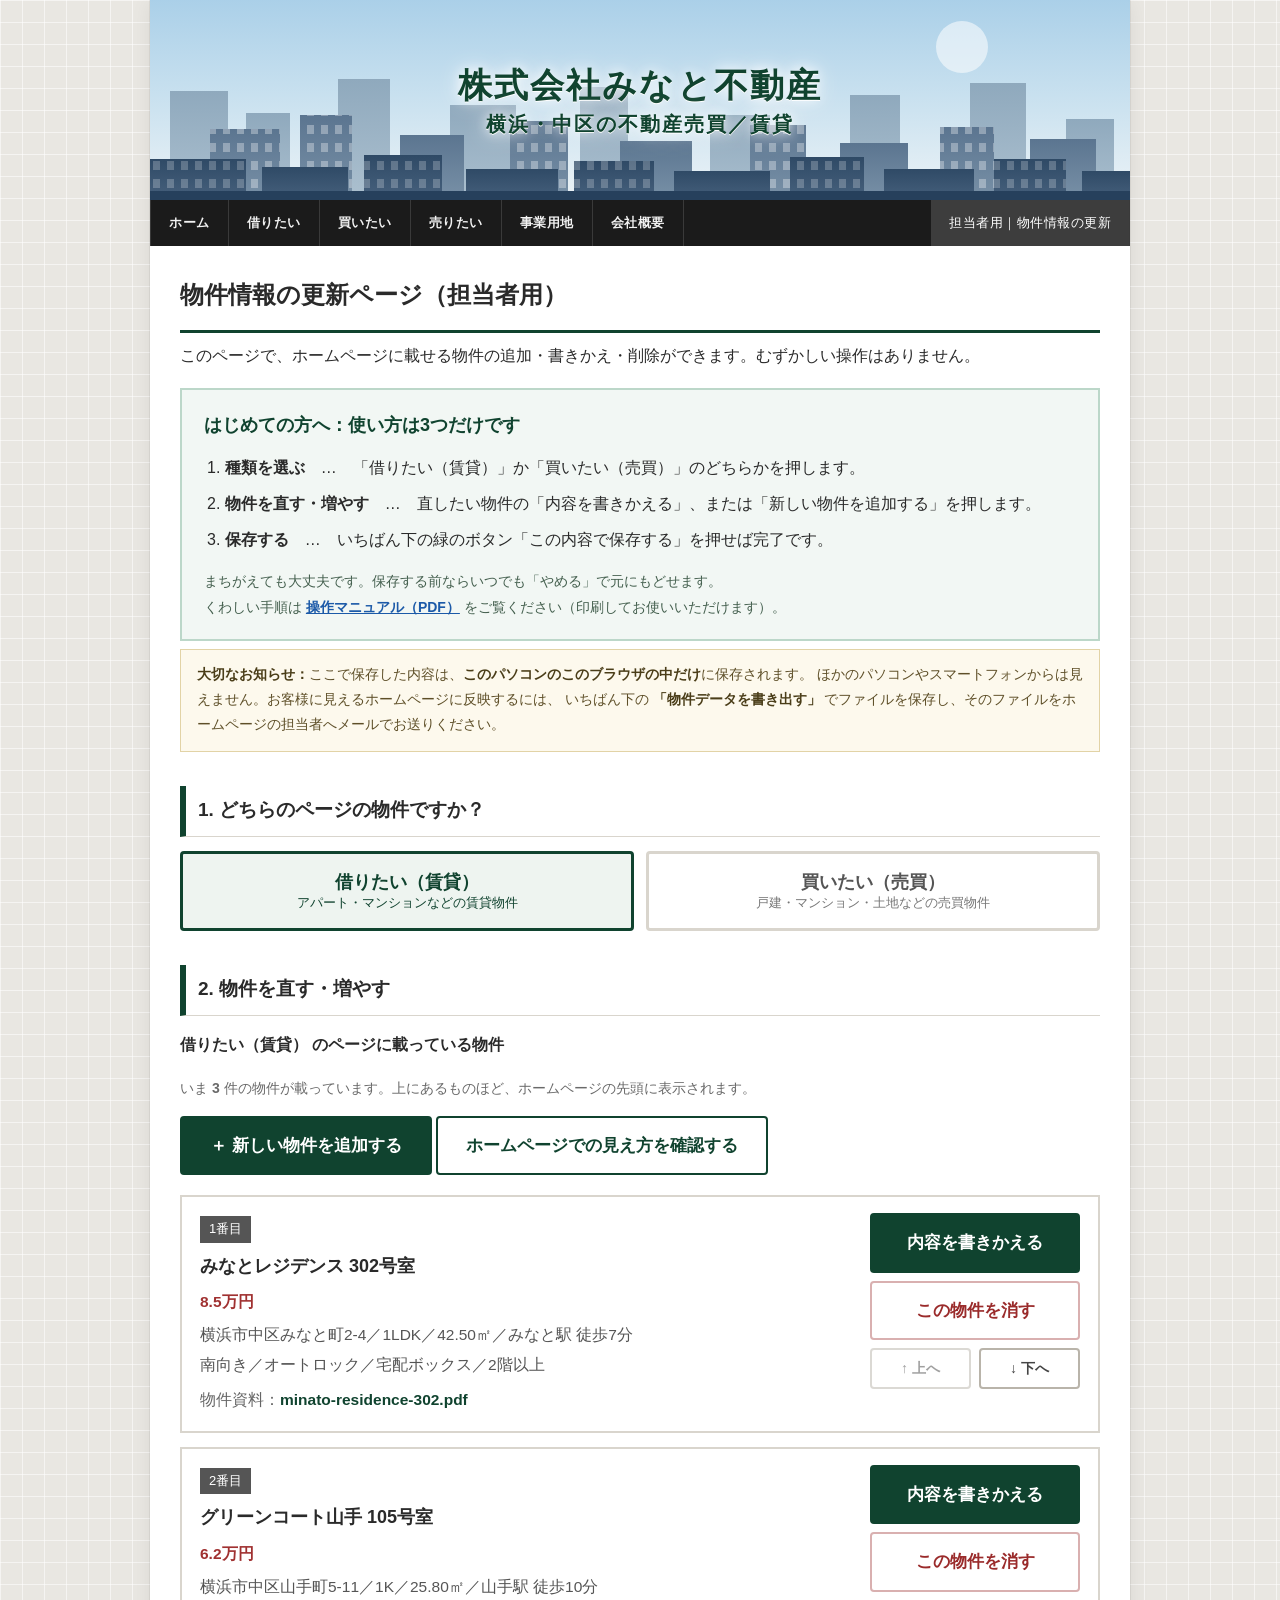
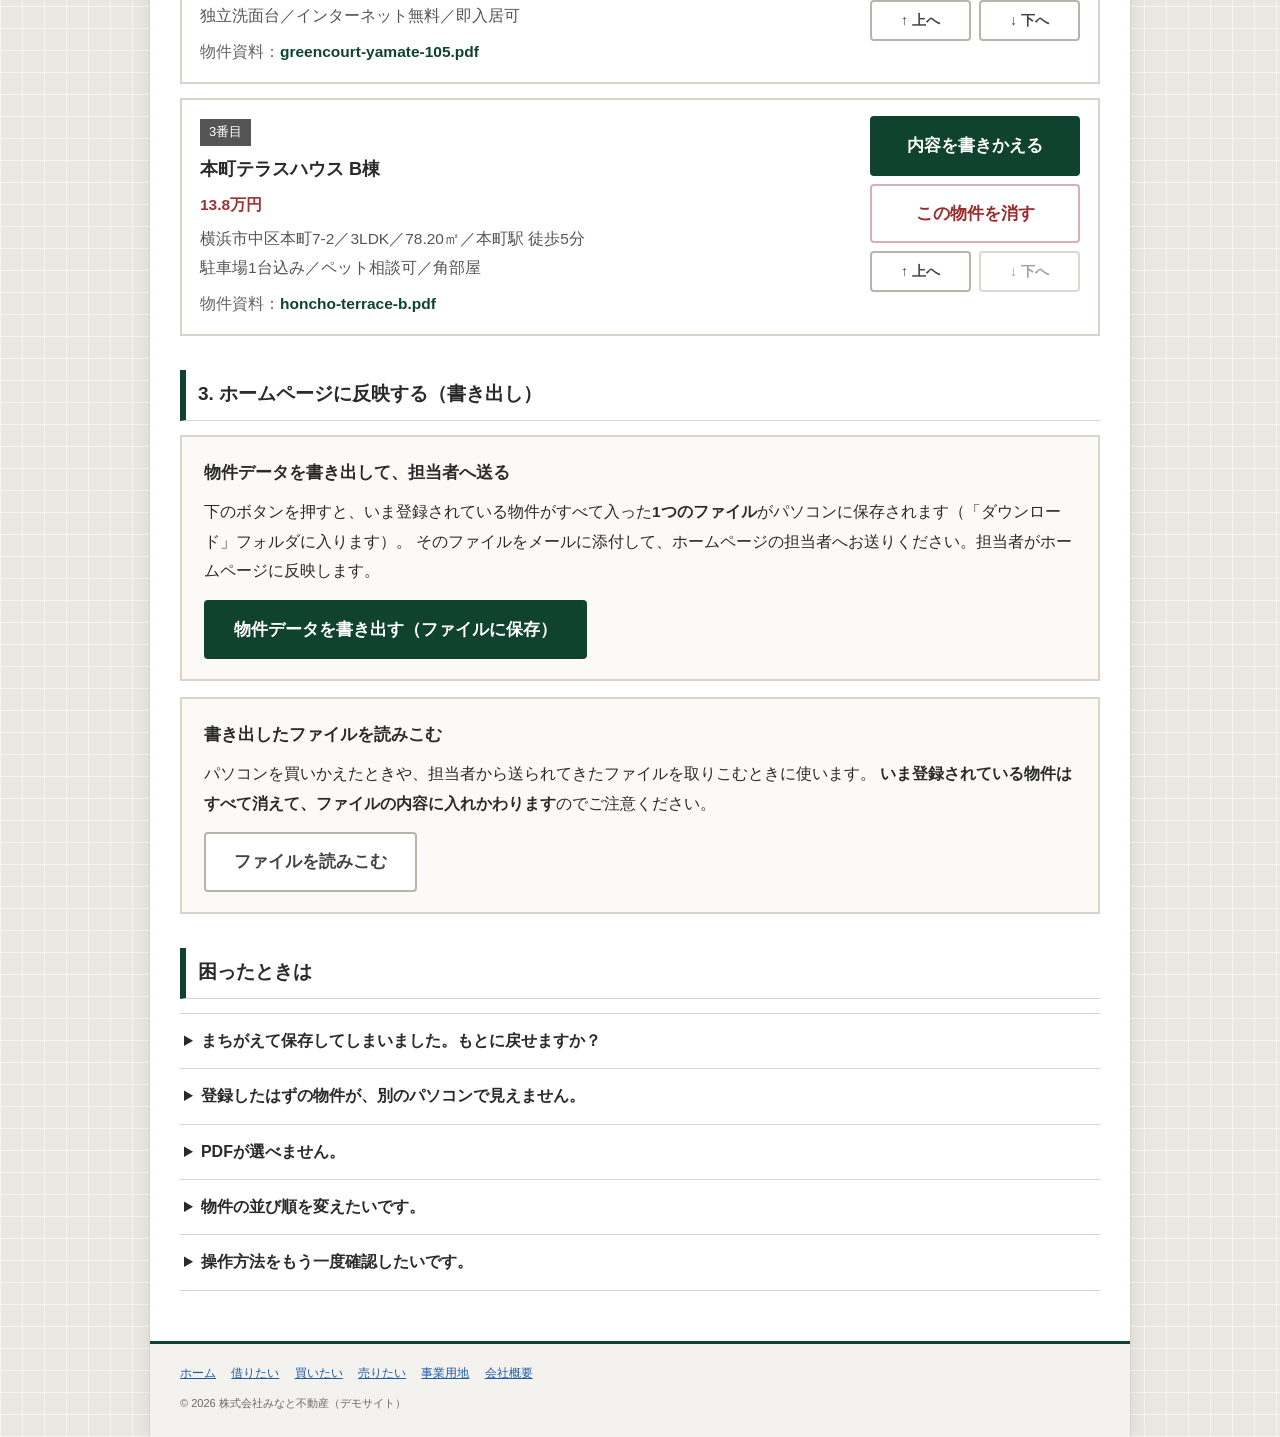
==== admin.html @ 8bb6526e "デザインを参考サイト風に刷新し、物件情報の更新機能を追加 ・固定幅・街並みバナー・黒ナビ・左サイドバー2カラム・淡いグリッド壁紙に変更 ・担当者用の「物件情報の更新ページ」(admin.html) を" ====
<!DOCTYPE html>
<html lang="ja">
<head>
<meta charset="UTF-8">
<meta name="viewport" content="width=device-width, initial-scale=1">
<title>物件情報の更新（担当者用）｜株式会社みなと不動産</title>
<meta name="description" content="担当者用の物件情報更新ページです。">
<meta name="robots" content="noindex">
<link rel="stylesheet" href="assets/css/style.css">
<link rel="stylesheet" href="assets/css/admin.css">
<link rel="icon" href="data:image/svg+xml,<svg xmlns='http://www.w3.org/2000/svg' viewBox='0 0 100 100'><text y='.9em' font-size='90'>🏠</text></svg>">
</head>
<body>
<div class="site">

  <header class="banner">
    <p class="banner__title">株式会社みなと不動産<small>横浜・中区の不動産売買／賃貸</small></p>
  </header>

  <button class="nav-toggle" type="button" aria-expanded="false">≡ メニュー</button>
  <nav class="gnav">
    <ul>
        <li><a href="index.html">ホーム</a></li>
        <li><a href="rent.html">借りたい</a></li>
        <li><a href="buy.html">買いたい</a></li>
        <li><a href="sell.html">売りたい</a></li>
        <li><a href="land.html">事業用地</a></li>
        <li><a href="company.html">会社概要</a></li>
        <li class="gnav__admin"><a href="admin.html" aria-current="page">担当者用｜物件情報の更新</a></li>
    </ul>
  </nav>

  <main class="admin">
    <h1>物件情報の更新ページ（担当者用）</h1>
    <p>このページで、ホームページに載せる物件の追加・書きかえ・削除ができます。むずかしい操作はありません。</p>

    <div class="guide">
      <h2>はじめての方へ：使い方は3つだけです</h2>
      <ol>
        <li><b>種類を選ぶ</b>　…　「借りたい（賃貸）」か「買いたい（売買）」のどちらかを押します。</li>
        <li><b>物件を直す・増やす</b>　…　直したい物件の「内容を書きかえる」、または「新しい物件を追加する」を押します。</li>
        <li><b>保存する</b>　…　いちばん下の緑のボタン「この内容で保存する」を押せば完了です。</li>
      </ol>
      <p class="guide__foot">
        まちがえても大丈夫です。保存する前ならいつでも「やめる」で元にもどせます。<br>
        くわしい手順は <a href="assets/pdf/manual.pdf" target="_blank" rel="noopener"><b>操作マニュアル（PDF）</b></a> をご覧ください（印刷してお使いいただけます）。
      </p>
    </div>

    <div class="notice" style="font-size:13.5px">
      <b>大切なお知らせ：</b>ここで保存した内容は、<b>このパソコンのこのブラウザの中だけ</b>に保存されます。
      ほかのパソコンやスマートフォンからは見えません。お客様に見えるホームページに反映するには、
      いちばん下の <b>「物件データを書き出す」</b> でファイルを保存し、そのファイルをホームページの担当者へメールでお送りください。
    </div>

    <div id="flash" class="flash" hidden></div>

    <h2>1. どちらのページの物件ですか？</h2>
    <div class="tabs">
      <button type="button" data-cat="rent" aria-pressed="true">借りたい（賃貸）<small>アパート・マンションなどの賃貸物件</small></button>
      <button type="button" data-cat="buy" aria-pressed="false">買いたい（売買）<small>戸建・マンション・土地などの売買物件</small></button>
    </div>

    <h2>2. 物件を直す・増やす</h2>
    <p id="listTitle" style="font-weight:700">借りたい（賃貸） のページに載っている物件</p>
    <p class="txt-note" style="font-size:14px">いま <b id="count">0</b> 件の物件が載っています。上にあるものほど、ホームページの先頭に表示されます。</p>

    <p style="margin:14px 0 20px">
      <button class="bigbtn" type="button" id="addBtn">＋ 新しい物件を追加する</button>
      <a class="bigbtn bigbtn--sub" id="viewLink" href="rent.html" target="_blank" rel="noopener">ホームページでの見え方を確認する</a>
    </p>

    <!-- ===== 入力フォーム ===== -->
    <section class="editor" id="editor" hidden>
      <p class="editor__title" id="editorTitle">新しい物件を追加します</p>
      <p class="editor__lead" id="editorLead">物件名だけ必ず入れてください。</p>

      <div class="errorbox" id="editorError" hidden></div>

      <form id="editorForm" novalidate>
        <div class="fields">
          <div class="f">
            <label for="i-title">物件名<span class="req">必ず入力</span></label>
            <span class="hint">例：みなとハイツ 302号室</span>
            <input type="text" id="i-title" name="title" autocomplete="off">
          </div>

          <div class="f">
            <label for="i-price">賃料・価格<span class="opt">なくてもよい</span></label>
            <span class="hint">例：8.5万円　／　3,480万円　（「円」まで入れてください）</span>
            <input type="text" id="i-price" name="price" autocomplete="off">
          </div>

          <div class="f--half">
            <div class="f">
              <label for="i-area">所在地<span class="opt">なくてもよい</span></label>
              <span class="hint">例：横浜市中区みなと町2-4</span>
              <input type="text" id="i-area" name="area" autocomplete="off">
            </div>
            <div class="f">
              <label for="i-access">交通<span class="opt">なくてもよい</span></label>
              <span class="hint">例：みなと駅 徒歩7分</span>
              <input type="text" id="i-access" name="access" autocomplete="off">
            </div>
          </div>

          <div class="f--half">
            <div class="f">
              <label for="i-layout">間取り<span class="opt">なくてもよい</span></label>
              <span class="hint">例：1LDK　／　3LDK</span>
              <input type="text" id="i-layout" name="layout" autocomplete="off">
            </div>
            <div class="f">
              <label for="i-size">面積<span class="opt">なくてもよい</span></label>
              <span class="hint">例：42.50㎡　／　土地120㎡・建物98㎡</span>
              <input type="text" id="i-size" name="size" autocomplete="off">
            </div>
          </div>

          <div class="f">
            <label for="i-note">備考（そのほか伝えたいこと）<span class="opt">なくてもよい</span></label>
            <span class="hint">例：ペット相談可／駐車場1台込み／即入居可</span>
            <textarea id="i-note" name="note" rows="2"></textarea>
          </div>

          <div class="f">
            <label>物件資料（PDF）<span class="opt">なくてもよい</span></label>
            <span class="hint">パソコンに保存してあるPDFを選ぶと、お客様が「物件資料（PDF）を見る」から見られるようになります。</span>
            <div class="filepick" id="filepick">
              <p class="filepick__now" id="fileNow">PDFはまだ登録されていません。</p>
              <p class="filepick__pick">ここをクリックしてPDFを選ぶ</p>
              <p class="filepick__hint" id="fileHint">（PDFのファイルをこの枠の中にドラッグしても選べます）</p>
              <input type="file" id="pdfFile" accept="application/pdf,.pdf" hidden>
            </div>
          </div>
        </div>

        <div class="editor__actions">
          <button class="bigbtn" type="submit">この内容で保存する</button>
          <button class="bigbtn bigbtn--gray" type="button" id="cancelBtn">やめる（保存しない）</button>
        </div>
      </form>
    </section>

    <div class="rows" id="rows"></div>

    <h2>3. ホームページに反映する（書き出し）</h2>
    <div class="panel">
      <h3>物件データを書き出して、担当者へ送る</h3>
      <p style="margin-bottom:0">
        下のボタンを押すと、いま登録されている物件がすべて入った<b>1つのファイル</b>がパソコンに保存されます（「ダウンロード」フォルダに入ります）。
        そのファイルをメールに添付して、ホームページの担当者へお送りください。担当者がホームページに反映します。
      </p>
      <div class="panel__actions">
        <button class="bigbtn" type="button" id="exportBtn">物件データを書き出す（ファイルに保存）</button>
      </div>
    </div>

    <div class="panel">
      <h3>書き出したファイルを読みこむ</h3>
      <p style="margin-bottom:0">
        パソコンを買いかえたときや、担当者から送られてきたファイルを取りこむときに使います。
        <b>いま登録されている物件はすべて消えて、ファイルの内容に入れかわります</b>のでご注意ください。
      </p>
      <div class="panel__actions">
        <button class="bigbtn bigbtn--gray" type="button" id="importBtn">ファイルを読みこむ</button>
        <input type="file" id="importFile" accept="application/json,.json" hidden>
      </div>
    </div>

    <h2>困ったときは</h2>
    <div class="faq">
      <details>
        <summary>まちがえて保存してしまいました。もとに戻せますか？</summary>
        <p>もう一度その物件の「内容を書きかえる」を押して、正しい内容に直して保存してください。消してしまった物件は元にもどせませんので、「この物件を消す」を押すときは確認の画面をよくお読みください。</p>
      </details>
      <details>
        <summary>登録したはずの物件が、別のパソコンで見えません。</summary>
        <p>この画面で登録した内容は、いまお使いのパソコン（ブラウザ）の中だけに保存されています。別のパソコンでも同じ内容にしたいときは、「物件データを書き出す」でファイルを保存し、そのパソコンで「ファイルを読みこむ」を行ってください。</p>
      </details>
      <details>
        <summary>PDFが選べません。</summary>
        <p>ファイル名のいちばん最後が「.pdf」になっているか確認してください。写真（.jpg）やワード（.docx）は登録できません。PDFの作り方が分からないときは、操作マニュアル（PDF）の最後のページをご覧ください。</p>
      </details>
      <details>
        <summary>物件の並び順を変えたいです。</summary>
        <p>各物件の「↑ 上へ」「↓ 下へ」ボタンで並び順を変えられます。上にあるものほど、お客様のページで先に表示されます。</p>
      </details>
      <details>
        <summary>操作方法をもう一度確認したいです。</summary>
        <p><a href="assets/pdf/manual.pdf" target="_blank" rel="noopener">操作マニュアル（PDF）</a>をご覧ください。印刷して手元に置いておくこともできます。</p>
      </details>
    </div>
  </main>

  <footer class="site__footer">
    <nav>
      <a href="index.html">ホーム</a>
      <a href="rent.html">借りたい</a>
      <a href="buy.html">買いたい</a>
      <a href="sell.html">売りたい</a>
      <a href="land.html">事業用地</a>
      <a href="company.html">会社概要</a>
    </nav>
    <p class="copy">&copy; <span data-year>2026</span> 株式会社みなと不動産（デモサイト）</p>
  </footer>

</div>
<script src="assets/js/site.js"></script>
<script src="assets/js/properties.js"></script>
<script src="assets/js/admin.js"></script>
</body>
</html>
---- assets/css/style.css ----
@charset "UTF-8";

/* ===== Design tokens ===== */
:root {
  --page-bg: #e9e7e2;
  --paper: #ffffff;
  --ink: #2a2a2a;
  --ink-mute: #6a6a6a;
  --line: #d9d5cd;
  --line-soft: #ece9e3;
  --green: #10432f;
  --green-light: #1c6247;
  --navbar: #1b1b1b;
  --link: #1c5aa8;
  --price: #a03131;
  --maxw: 980px;
  --font-sans: "Hiragino Kaku Gothic ProN", "Hiragino Sans", Meiryo, "Helvetica Neue", Arial, sans-serif;
  --font-serif: "Hiragino Mincho ProN", "Yu Mincho", "YuMincho", serif;
}

/* ===== Base ===== */
*, *::before, *::after { box-sizing: border-box; }
body {
  margin: 0;
  font-family: var(--font-sans);
  color: var(--ink);
  font-size: 14px;
  line-height: 1.95;
  background-color: var(--page-bg);
  /* 参考サイト風のごく淡いグリッド壁紙 */
  background-image:
    linear-gradient(rgba(255, 255, 255, .55) 1px, transparent 1px),
    linear-gradient(90deg, rgba(255, 255, 255, .55) 1px, transparent 1px);
  background-size: 22px 22px;
  -webkit-font-smoothing: antialiased;
}
img, svg { max-width: 100%; }
a { color: var(--link); }
a:hover { text-decoration: none; }
p { margin: 0 0 1em; }

/* ===== Site frame ===== */
.site {
  max-width: var(--maxw); margin-inline: auto; background: var(--paper);
  box-shadow: 0 0 0 1px rgba(0, 0, 0, .06), 0 2px 20px rgba(0, 0, 0, .07);
}

/* ===== Banner ===== */
.banner {
  position: relative; background: #cde3f0 url("../img/banner.svg") center/cover no-repeat;
  height: 200px; display: flex; align-items: center; justify-content: center; text-align: center;
}
.banner__title {
  margin: 0; font-family: var(--font-serif); color: var(--green); font-weight: 700;
  font-size: clamp(21px, 3.6vw, 34px); line-height: 1.4; letter-spacing: .06em;
  text-shadow: 0 1px 0 #fff, 0 0 12px rgba(255, 255, 255, .95), 0 0 24px rgba(255, 255, 255, .8);
}
.banner__title small { display: block; font-size: 60%; letter-spacing: .1em; }

/* ===== Global nav ===== */
.gnav { background: var(--navbar); }
.gnav ul { display: flex; flex-wrap: wrap; list-style: none; margin: 0; padding: 0; }
.gnav li { border-right: 1px solid #3a3a3a; }
.gnav li:first-child { border-left: 1px solid #3a3a3a; }
.gnav a {
  display: block; padding: 11px 18px; color: #f2f2f2; font-size: 12.5px; font-weight: 700;
  text-decoration: none; letter-spacing: .04em;
}
.gnav a:hover { background: #333; }
.gnav a[aria-current="page"] { background: #3d3d3d; color: #fff; }
.gnav__admin { margin-left: auto; }
.gnav__admin a { color: #ffd9a0; font-weight: 400; }

.nav-toggle { display: none; width: 100%; border: 0; background: var(--navbar); color: #fff; padding: 12px; font-size: 13px; cursor: pointer; }
@media (max-width: 780px) {
  .nav-toggle { display: block; text-align: left; font-weight: 700; }
  .gnav ul { display: none; flex-direction: column; }
  .gnav ul.is-open { display: flex; }
  .gnav li, .gnav li:first-child { border: 0; border-top: 1px solid #3a3a3a; }
  .gnav__admin { margin-left: 0; }
}

/* ===== Body layout（左サイドバー＋メイン） ===== */
.layout { display: flex; align-items: stretch; }
.sidebar {
  width: 240px; flex: none; padding: 30px 24px 40px;
  border-right: 1px dotted #c9c5bd; font-size: 13px;
}
.main { flex: 1; min-width: 0; padding: 30px 30px 46px; }
@media (max-width: 780px) {
  .layout { display: block; }
  .sidebar { width: auto; border-right: 0; border-bottom: 1px dotted #c9c5bd; }
  .main { padding: 24px 20px 36px; }
}

.sidebar__name { font-size: 16px; font-weight: 700; line-height: 1.6; margin: 0 0 18px; }
.sidebar h2 {
  font-size: 13px; color: var(--ink-mute); font-family: var(--font-sans); font-weight: 400;
  margin: 22px 0 6px; letter-spacing: .04em;
}
.sidebar__hours { margin: 0 0 4px; padding-left: 6px; }
.sidebar__tel { font-weight: 700; font-size: 14.5px; line-height: 1.7; }
.sidebar__note { color: var(--ink-mute); font-size: 11.5px; line-height: 1.8; margin-top: 24px; }
.sidebar__pdf { margin-top: 22px; }

/* ===== Headings ===== */
.main h1 {
  font-size: 19px; font-weight: 700; margin: 0 0 18px; padding-bottom: 10px;
  border-bottom: 2px solid var(--green); letter-spacing: .04em; font-family: var(--font-sans);
}
.main h2 {
  font-size: 16px; font-weight: 700; margin: 34px 0 12px; padding: 0 0 8px 11px;
  border-left: 5px solid var(--green); border-bottom: 1px solid var(--line);
  letter-spacing: .04em; font-family: var(--font-sans); line-height: 1.5;
}
.main h3 { font-size: 14.5px; font-weight: 700; margin: 20px 0 6px; font-family: var(--font-sans); }
.lead { font-weight: 700; font-size: 15px; margin-bottom: 14px; }

/* ===== Basic parts ===== */
.txt-note { font-size: 12px; color: var(--ink-mute); }
.hr { border: 0; border-top: 1px solid var(--line); margin: 30px 0; }

.linklist { list-style: none; margin: 0; padding: 0; }
.linklist li { border-bottom: 1px dotted var(--line); }
.linklist a { display: block; padding: 9px 4px 9px 16px; position: relative; text-decoration: none; }
.linklist a::before { content: "▶"; position: absolute; left: 0; font-size: 9px; color: var(--green); top: 11px; }
.linklist a:hover { background: #f6f5f2; text-decoration: underline; }
.linklist span { color: var(--ink-mute); font-size: 12px; }

.table { width: 100%; border-collapse: collapse; font-size: 13.5px; }
.table th, .table td { border: 1px solid var(--line); padding: 10px 13px; text-align: left; vertical-align: top; }
.table th { background: #f4f2ee; width: 190px; font-weight: 700; }
@media (max-width: 640px) {
  .table, .table tbody, .table tr, .table th, .table td { display: block; width: auto; }
  .table th { border-bottom: 0; }
}

.steps { counter-reset: step; list-style: none; margin: 0; padding: 0; }
.steps li {
  counter-increment: step; border-bottom: 1px dotted var(--line);
  padding: 12px 0 12px 52px; position: relative; font-size: 13.5px;
}
.steps li::before {
  content: "STEP" counter(step); position: absolute; left: 0; top: 14px;
  font-size: 10px; color: #fff; background: var(--green); padding: 2px 6px; letter-spacing: .04em;
}
.steps b { display: block; }

.box {
  border: 1px solid var(--line); background: #fbfaf7; padding: 16px 18px; margin: 0 0 18px;
}
.box h3 { margin-top: 0; }
.box p:last-child { margin-bottom: 0; }

.notice {
  border: 1px solid #e2d3a6; background: #fdf9ed; padding: 13px 16px; font-size: 12.5px;
  color: #5e4f28; margin: 0 0 20px; line-height: 1.85;
}
.notice b { color: #4a3d18; }

.btn {
  display: inline-block; padding: 9px 20px; background: var(--green); color: #fff; border: 1px solid var(--green);
  font-size: 13.5px; text-decoration: none; cursor: pointer; font-family: inherit; border-radius: 2px;
}
.btn:hover { background: var(--green-light); color: #fff; text-decoration: none; }
.btn--ghost { background: #fff; color: var(--green); }
.btn--ghost:hover { background: #eef3f0; color: var(--green); }
.btn--sm { padding: 5px 13px; font-size: 12px; }

/* ===== 物件カード（閲覧用） ===== */
.filters { margin-bottom: 16px; display: flex; gap: 10px; flex-wrap: wrap; align-items: center; }
.filters input {
  font: inherit; font-size: 13.5px; padding: 8px 11px; border: 1px solid var(--line);
  border-radius: 2px; min-width: 260px;
}
.plist { display: grid; grid-template-columns: repeat(2, 1fr); gap: 16px; }
@media (max-width: 700px) { .plist { grid-template-columns: 1fr; } }

.pcard { border: 1px solid var(--line); background: #fff; display: flex; flex-direction: column; }
.pcard__top { padding: 14px 16px 12px; flex: 1; }
.pcard__tag {
  display: inline-block; font-size: 10.5px; padding: 2px 8px; background: var(--green); color: #fff;
  margin-bottom: 8px; letter-spacing: .05em;
}
.pcard__tag--user { background: #8a6d2f; }
.pcard h3 { margin: 0 0 6px; font-size: 15px; }
.pcard__price { color: var(--price); font-size: 17px; font-weight: 700; margin: 0 0 8px; line-height: 1.4; }
.pcard dl { display: grid; grid-template-columns: 66px 1fr; gap: 2px 8px; margin: 0; font-size: 12.5px; line-height: 1.7; }
.pcard dt { color: var(--ink-mute); }
.pcard dd { margin: 0; }
.pcard__note { margin: 9px 0 0; font-size: 12px; color: var(--ink-mute); }
.pcard__foot {
  border-top: 1px solid var(--line-soft); background: #faf9f6; padding: 9px 16px;
  display: flex; align-items: center; justify-content: space-between; gap: 10px;
}
.pcard__file { font-size: 11.5px; color: var(--ink-mute); overflow: hidden; text-overflow: ellipsis; white-space: nowrap; }
.empty { border: 1px dashed var(--line); padding: 30px; text-align: center; color: var(--ink-mute); font-size: 13px; }

/* ===== Footer ===== */
.site__footer {
  border-top: 3px solid var(--green); background: #f4f2ee; padding: 18px 30px 22px; font-size: 12px;
}
.site__footer nav { margin-bottom: 8px; }
.site__footer nav a { margin-right: 12px; }
.site__footer .copy { color: var(--ink-mute); font-size: 11px; margin: 0; }
---- assets/css/admin.css ----
@charset "UTF-8";

/* ============================================================
   担当者用「物件情報の更新ページ」専用スタイル
   パソコンに不慣れな方でも迷わないよう、文字・ボタンを大きくしています。
   ============================================================ */

.admin { font-size: 16px; line-height: 1.9; padding: 26px 30px 50px; }
@media (max-width: 780px) { .admin { padding: 20px 16px 40px; } }

.admin h1 {
  font-size: 24px; border-bottom: 3px solid var(--green); padding-bottom: 12px; margin: 0 0 8px;
}
.admin h2 {
  font-size: 19px; margin: 34px 0 14px; padding: 6px 0 8px 12px;
  border-left: 6px solid var(--green); border-bottom: 1px solid var(--line);
}
.admin h3 { font-size: 16px; margin: 0 0 8px; }
.admin p { font-size: 15.5px; }

/* ---- 使い方ガイド ---- */
.guide { background: #f2f7f4; border: 2px solid #bcd7c9; padding: 18px 22px; margin: 18px 0 8px; }
.guide h2 { margin: 0 0 10px; border: 0; padding: 0; font-size: 18px; color: var(--green); }
.guide ol { margin: 0; padding-left: 1.3em; }
.guide li { margin-bottom: 6px; }
.guide .guide__foot { margin: 12px 0 0; font-size: 14px; color: #45604f; }

.steps-flow { display: flex; gap: 10px; margin: 16px 0 6px; flex-wrap: wrap; }
.steps-flow div {
  flex: 1 1 200px; background: #fff; border: 2px solid var(--line); padding: 12px 14px; font-size: 14.5px;
}
.steps-flow b { display: block; color: var(--green); font-size: 15px; margin-bottom: 2px; }

/* ---- 大きなボタン ---- */
.bigbtn {
  display: inline-block; padding: 15px 28px; font-size: 17px; font-weight: 700; font-family: inherit;
  background: var(--green); color: #fff; border: 2px solid var(--green); border-radius: 4px;
  cursor: pointer; text-decoration: none; line-height: 1.5;
}
.bigbtn:hover { background: var(--green-light); color: #fff; text-decoration: none; }
.bigbtn--sub { background: #fff; color: var(--green); }
.bigbtn--sub:hover { background: #eaf2ee; color: var(--green); }
.bigbtn--gray { background: #fff; color: #444; border-color: #b9b4aa; }
.bigbtn--gray:hover { background: #f2f0ec; color: #444; }
.bigbtn--danger { background: #fff; color: #9a2b2b; border-color: #d9b0b0; }
.bigbtn--danger:hover { background: #fbf0f0; color: #9a2b2b; }
.bigbtn[disabled] { opacity: .5; cursor: not-allowed; }

/* ---- 種類の切り替え ---- */
.tabs { display: flex; gap: 12px; margin: 6px 0 20px; flex-wrap: wrap; }
.tabs button {
  flex: 1 1 220px; padding: 16px; font-size: 18px; font-weight: 700; font-family: inherit;
  background: #fff; color: #555; border: 3px solid var(--line); border-radius: 4px; cursor: pointer;
}
.tabs button small { display: block; font-size: 13px; font-weight: 400; color: #777; }
.tabs button[aria-pressed="true"] { border-color: var(--green); background: #eef4f0; color: var(--green); }
.tabs button[aria-pressed="true"] small { color: var(--green); }

/* ---- 物件の一覧 ---- */
.rows { display: grid; gap: 14px; }
.row {
  border: 2px solid var(--line); background: #fff; padding: 16px 18px;
  display: grid; grid-template-columns: 1fr auto; gap: 14px; align-items: start;
}
@media (max-width: 700px) { .row { grid-template-columns: 1fr; } }
.row--editing { border-color: var(--green); background: #f5faf7; }
.row__no {
  display: inline-block; background: #555; color: #fff; font-size: 13px; padding: 1px 9px; margin-bottom: 6px;
}
.row h3 { font-size: 18px; margin: 0 0 4px; }
.row__price { color: var(--price); font-weight: 700; font-size: 17px; margin: 0 0 4px; }
.row__meta { font-size: 14px; color: #555; margin: 0; }
.row__pdf { font-size: 13.5px; color: #666; margin: 6px 0 0; }
.row__pdf b { color: var(--green); }
.row__actions { display: grid; gap: 8px; min-width: 210px; }
.row__actions button { width: 100%; }
.row__sort { display: flex; gap: 8px; }
.row__sort button { flex: 1; padding: 8px; font-size: 14px; }

/* ---- 入力フォーム ---- */
.editor { border: 3px solid var(--green); background: #fff; padding: 22px 24px 26px; margin: 22px 0; }
.editor[hidden] { display: none; }
.editor__title { font-size: 20px; font-weight: 700; color: var(--green); margin: 0 0 4px; }
.editor__lead { font-size: 14.5px; color: #555; margin: 0 0 18px; }

.fields { display: grid; gap: 18px; }
.f { display: grid; gap: 6px; }
.f label { font-size: 16px; font-weight: 700; }
.f .req { color: #fff; background: #a03131; font-size: 12px; padding: 1px 7px; margin-left: 6px; vertical-align: 2px; }
.f .opt { color: #555; background: #eceae4; font-size: 12px; padding: 1px 7px; margin-left: 6px; vertical-align: 2px; }
.f .hint { font-size: 13.5px; color: #666; }
.f input[type="text"], .f textarea {
  font: inherit; font-size: 17px; padding: 12px 14px; border: 2px solid #b9b4aa; border-radius: 3px;
  width: 100%; background: #fffef9;
}
.f input[type="text"]:focus, .f textarea:focus { border-color: var(--green); outline: 3px solid #cfe3d8; }
.f--half { display: grid; grid-template-columns: 1fr 1fr; gap: 18px; }
@media (max-width: 700px) { .f--half { grid-template-columns: 1fr; } }

.filepick { border: 3px dashed #b9b4aa; background: #fbfaf6; padding: 20px; text-align: center; cursor: pointer; }
.filepick:hover, .filepick.is-drag { border-color: var(--green); background: #eef4f0; }
.filepick__now { font-size: 14.5px; color: #444; margin: 0 0 10px; }
.filepick__now b { color: var(--green); }
.filepick__pick { font-size: 17px; font-weight: 700; color: var(--green); margin: 0; }
.filepick__hint { font-size: 13.5px; color: #666; margin: 6px 0 0; }

.editor__actions { display: flex; gap: 14px; margin-top: 24px; flex-wrap: wrap; align-items: center; }

/* ---- メッセージ ---- */
.flash { font-size: 17px; font-weight: 700; padding: 16px 20px; margin: 18px 0; border: 2px solid; }
.flash[hidden] { display: none; }
.flash--ok { background: #eef7f1; border-color: #6aa886; color: #1d5c3c; }
.flash--ng { background: #fdf0f0; border-color: #d09a9a; color: #8f2626; }
.flash a { margin-left: 10px; }
.flash .flash__sub { display: block; font-size: 14.5px; font-weight: 400; margin-top: 6px; }

.errorbox { background: #fdf0f0; border: 2px solid #d09a9a; color: #8f2626; padding: 14px 18px; margin: 0 0 16px; font-size: 15.5px; }
.errorbox[hidden] { display: none; }
.errorbox b { display: block; font-size: 16px; }

/* ---- 書き出し／読み込み ---- */
.panel { border: 2px solid var(--line); background: #fbfaf7; padding: 20px 22px; margin-bottom: 16px; }
.panel h3 { font-size: 17px; }
.panel__actions { margin-top: 14px; display: flex; gap: 12px; flex-wrap: wrap; align-items: center; }

.faq { border-top: 1px solid var(--line); }
.faq details { border-bottom: 1px solid var(--line); padding: 12px 4px; }
.faq summary { font-size: 16px; font-weight: 700; cursor: pointer; }
.faq p { margin: 10px 0 4px; font-size: 15px; }
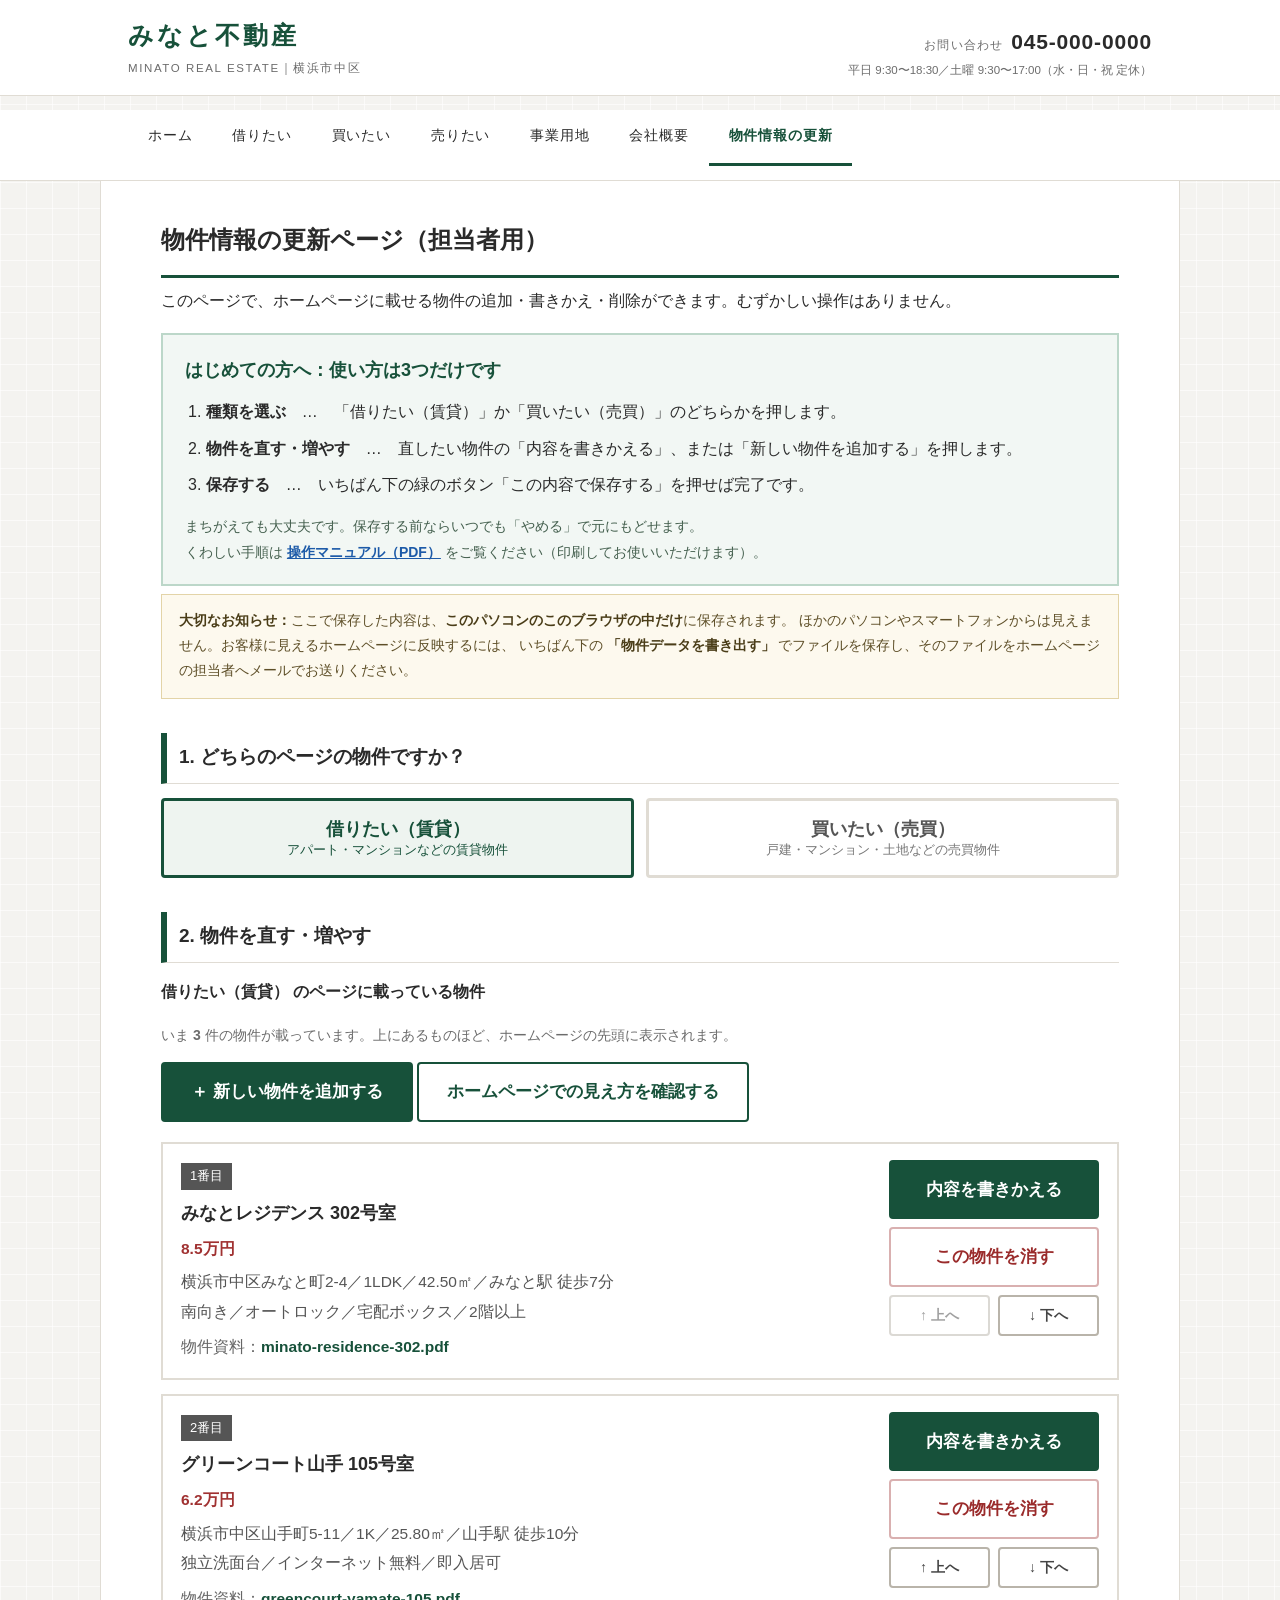
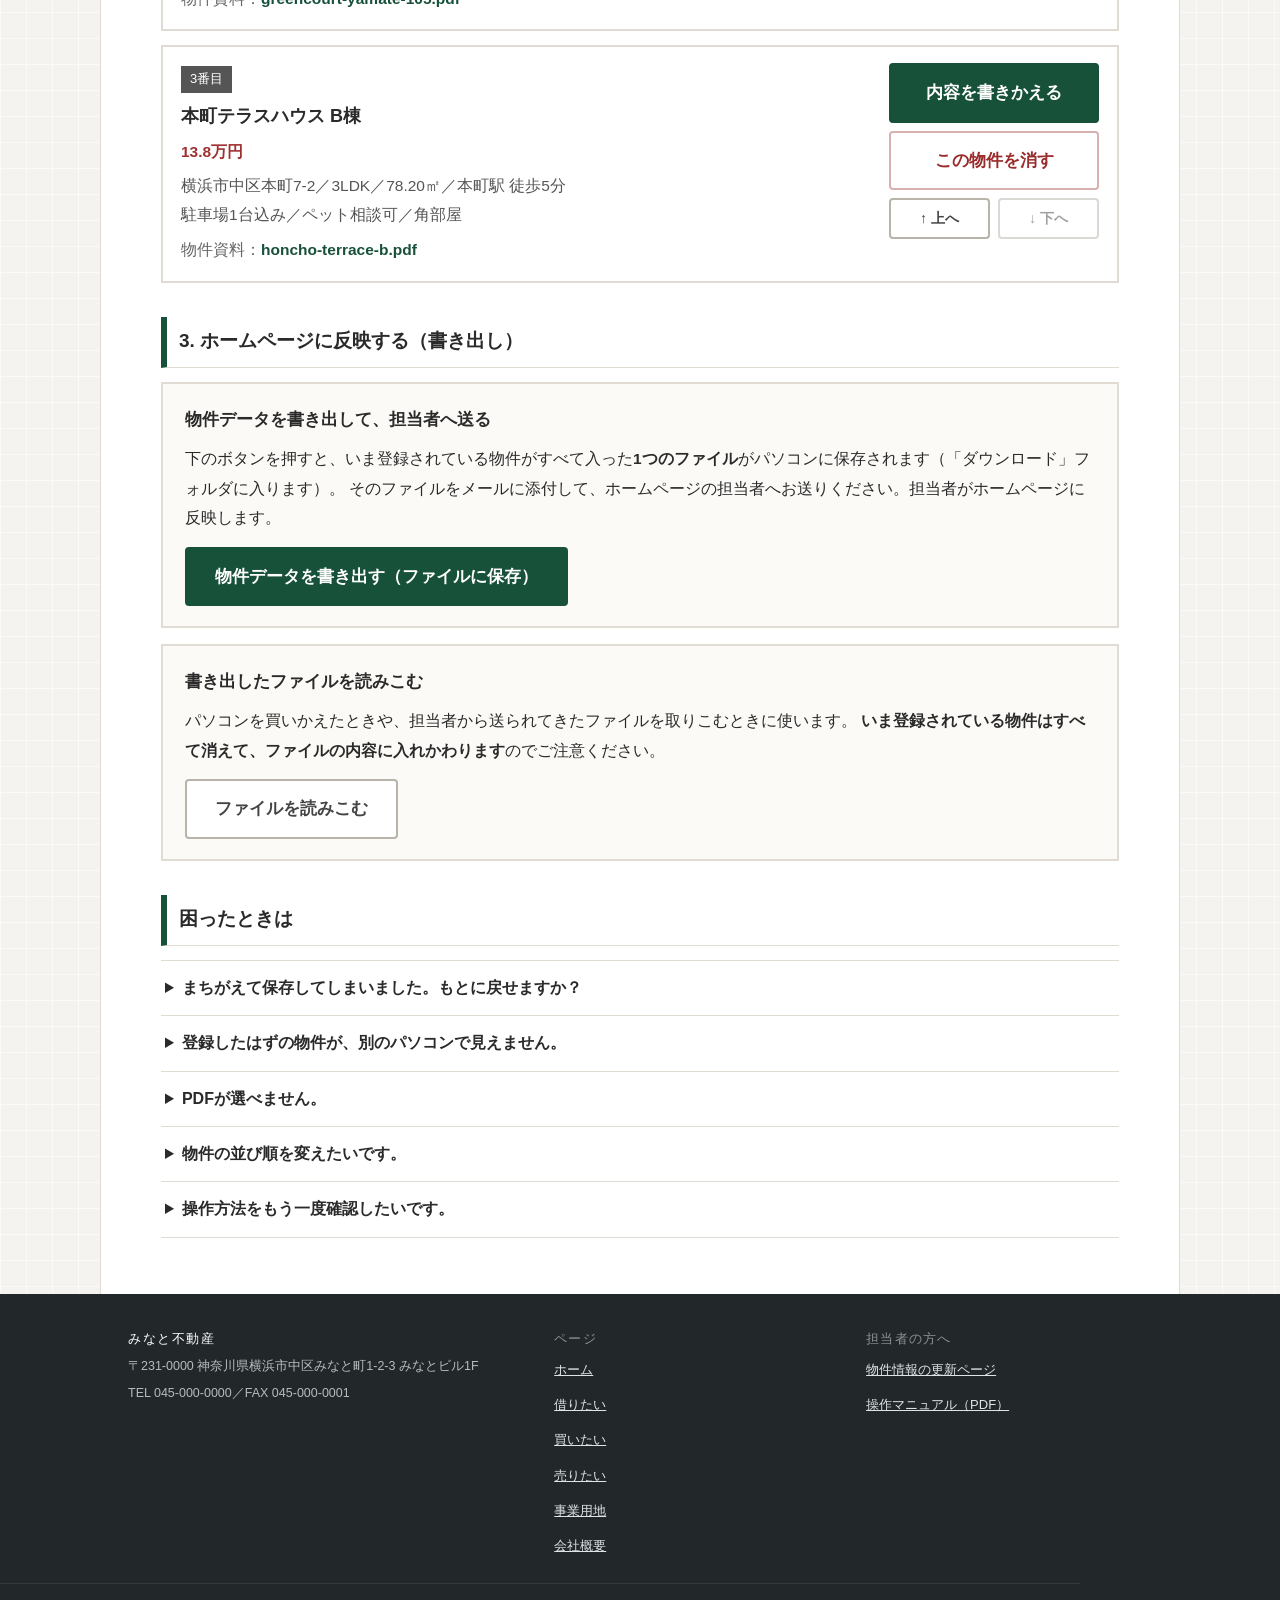
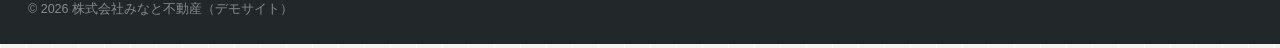
==== commit 5d7683d3: "デザインを整理し、参考サイト寄りの装飾を弱める 黒帯ナビ・写真調バナー・左サイドバーの2カラム枠をやめ、白基調ヘッダー＋ 下線ナビ＋1カラムの構成に変更。営業時間や連絡先はヘッダーとフッターに集約し、" ====
--- a/admin.html
+++ b/admin.html
@@ -11,24 +11,32 @@
 <link rel="icon" href="data:image/svg+xml,<svg xmlns='http://www.w3.org/2000/svg' viewBox='0 0 100 100'><text y='.9em' font-size='90'>🏠</text></svg>">
 </head>
 <body>
-<div class="site">
-
-  <header class="banner">
-    <p class="banner__title">株式会社みなと不動産<small>横浜・中区の不動産売買／賃貸</small></p>
-  </header>
-
-  <button class="nav-toggle" type="button" aria-expanded="false">≡ メニュー</button>
-  <nav class="gnav">
-    <ul>
-        <li><a href="index.html">ホーム</a></li>
-        <li><a href="rent.html">借りたい</a></li>
-        <li><a href="buy.html">買いたい</a></li>
-        <li><a href="sell.html">売りたい</a></li>
-        <li><a href="land.html">事業用地</a></li>
-        <li><a href="company.html">会社概要</a></li>
-        <li class="gnav__admin"><a href="admin.html" aria-current="page">担当者用｜物件情報の更新</a></li>
-    </ul>
-  </nav>
+
+<header class="site__head">
+  <div class="head__inner">
+    <a class="brand" href="index.html">
+      <span class="brand__name">みなと不動産</span>
+      <span class="brand__desc">MINATO REAL ESTATE｜横浜市中区</span>
+    </a>
+    <div class="head__info">
+      <p class="head__tel"><span>お問い合わせ</span>045-000-0000</p>
+      <p class="head__hours">平日 9:30〜18:30／土曜 9:30〜17:00（水・日・祝 定休）</p>
+    </div>
+  </div>
+</header>
+
+<button class="nav-toggle" type="button" aria-expanded="false">≡ メニュー</button>
+<nav class="gnav">
+  <ul>
+      <li><a href="index.html">ホーム</a></li>
+      <li><a href="rent.html">借りたい</a></li>
+      <li><a href="buy.html">買いたい</a></li>
+      <li><a href="sell.html">売りたい</a></li>
+      <li><a href="land.html">事業用地</a></li>
+      <li><a href="company.html">会社概要</a></li>
+      <li><a href="admin.html" aria-current="page">物件情報の更新</a></li>
+  </ul>
+</nav>
 
   <main class="admin">
     <h1>物件情報の更新ページ（担当者用）</h1>
@@ -193,19 +201,36 @@
     </div>
   </main>
 
-  <footer class="site__footer">
-    <nav>
-      <a href="index.html">ホーム</a>
-      <a href="rent.html">借りたい</a>
-      <a href="buy.html">買いたい</a>
-      <a href="sell.html">売りたい</a>
-      <a href="land.html">事業用地</a>
-      <a href="company.html">会社概要</a>
-    </nav>
-    <p class="copy">&copy; <span data-year>2026</span> 株式会社みなと不動産（デモサイト）</p>
-  </footer>
-
-</div>
+
+<footer class="site__footer">
+  <div class="footer__inner">
+    <div>
+      <p class="footer__brand">みなと不動産</p>
+      <p>〒231-0000 神奈川県横浜市中区みなと町1-2-3 みなとビル1F</p>
+      <p>TEL 045-000-0000／FAX 045-000-0001</p>
+    </div>
+    <div>
+      <p class="footer__head">ページ</p>
+      <ul class="footer__nav">
+        <li><a href="index.html">ホーム</a></li>
+        <li><a href="rent.html">借りたい</a></li>
+        <li><a href="buy.html">買いたい</a></li>
+        <li><a href="sell.html">売りたい</a></li>
+        <li><a href="land.html">事業用地</a></li>
+        <li><a href="company.html">会社概要</a></li>
+      </ul>
+    </div>
+    <div>
+      <p class="footer__head">担当者の方へ</p>
+      <ul class="footer__nav">
+        <li><a href="admin.html">物件情報の更新ページ</a></li>
+        <li><a href="assets/pdf/manual.pdf" target="_blank" rel="noopener">操作マニュアル（PDF）</a></li>
+      </ul>
+    </div>
+  </div>
+  <p class="footer__copy">&copy; <span data-year>2026</span> 株式会社みなと不動産（デモサイト）</p>
+</footer>
+
 <script src="assets/js/site.js"></script>
 <script src="assets/js/properties.js"></script>
 <script src="assets/js/admin.js"></script>
--- a/assets/css/style.css
+++ b/assets/css/style.css
@@ -2,18 +2,17 @@
 
 /* ===== Design tokens ===== */
 :root {
-  --page-bg: #e9e7e2;
+  --page-bg: #f4f3f0;
   --paper: #ffffff;
   --ink: #2a2a2a;
-  --ink-mute: #6a6a6a;
-  --line: #d9d5cd;
-  --line-soft: #ece9e3;
-  --green: #10432f;
-  --green-light: #1c6247;
-  --navbar: #1b1b1b;
+  --ink-mute: #6c6c6c;
+  --line: #e0dcd4;
+  --line-soft: #efece7;
+  --green: #17513a;
+  --green-light: #226b4d;
   --link: #1c5aa8;
   --price: #a03131;
-  --maxw: 980px;
+  --maxw: 1080px;
   --font-sans: "Hiragino Kaku Gothic ProN", "Hiragino Sans", Meiryo, "Helvetica Neue", Arial, sans-serif;
   --font-serif: "Hiragino Mincho ProN", "Yu Mincho", "YuMincho", serif;
 }
@@ -24,14 +23,14 @@
   margin: 0;
   font-family: var(--font-sans);
   color: var(--ink);
-  font-size: 14px;
+  font-size: 14.5px;
   line-height: 1.95;
   background-color: var(--page-bg);
-  /* 参考サイト風のごく淡いグリッド壁紙 */
+  /* シンプルな壁紙：ごく淡いグリッド */
   background-image:
-    linear-gradient(rgba(255, 255, 255, .55) 1px, transparent 1px),
-    linear-gradient(90deg, rgba(255, 255, 255, .55) 1px, transparent 1px);
-  background-size: 22px 22px;
+    linear-gradient(rgba(255, 255, 255, .6) 1px, transparent 1px),
+    linear-gradient(90deg, rgba(255, 255, 255, .6) 1px, transparent 1px);
+  background-size: 26px 26px;
   -webkit-font-smoothing: antialiased;
 }
 img, svg { max-width: 100%; }
@@ -39,167 +38,206 @@
 a:hover { text-decoration: none; }
 p { margin: 0 0 1em; }
 
-/* ===== Site frame ===== */
-.site {
-  max-width: var(--maxw); margin-inline: auto; background: var(--paper);
-  box-shadow: 0 0 0 1px rgba(0, 0, 0, .06), 0 2px 20px rgba(0, 0, 0, .07);
-}
-
-/* ===== Banner ===== */
-.banner {
-  position: relative; background: #cde3f0 url("../img/banner.svg") center/cover no-repeat;
-  height: 200px; display: flex; align-items: center; justify-content: center; text-align: center;
-}
-.banner__title {
-  margin: 0; font-family: var(--font-serif); color: var(--green); font-weight: 700;
-  font-size: clamp(21px, 3.6vw, 34px); line-height: 1.4; letter-spacing: .06em;
-  text-shadow: 0 1px 0 #fff, 0 0 12px rgba(255, 255, 255, .95), 0 0 24px rgba(255, 255, 255, .8);
-}
-.banner__title small { display: block; font-size: 60%; letter-spacing: .1em; }
-
-/* ===== Global nav ===== */
-.gnav { background: var(--navbar); }
-.gnav ul { display: flex; flex-wrap: wrap; list-style: none; margin: 0; padding: 0; }
-.gnav li { border-right: 1px solid #3a3a3a; }
-.gnav li:first-child { border-left: 1px solid #3a3a3a; }
+.wrap { max-width: var(--maxw); margin-inline: auto; padding-inline: 28px; }
+@media (max-width: 700px) { .wrap { padding-inline: 18px; } }
+
+/* ===== Header ===== */
+.site__head { background: var(--paper); border-bottom: 1px solid var(--line); }
+.head__inner {
+  max-width: var(--maxw); margin-inline: auto; padding: 20px 28px 16px;
+  display: flex; align-items: flex-end; justify-content: space-between; gap: 20px; flex-wrap: wrap;
+}
+.brand { text-decoration: none; color: inherit; display: block; }
+.brand__name {
+  display: block; font-family: var(--font-serif); font-size: 25px; font-weight: 600;
+  color: var(--green); letter-spacing: .12em; line-height: 1.3;
+}
+.brand__desc { display: block; font-size: 11.5px; color: var(--ink-mute); letter-spacing: .14em; margin-top: 4px; }
+.head__info { text-align: right; line-height: 1.6; }
+.head__tel { font-size: 21px; font-weight: 700; margin: 0; letter-spacing: .04em; }
+.head__tel span { font-size: 11.5px; font-weight: 400; color: var(--ink-mute); margin-right: 8px; letter-spacing: .1em; }
+.head__hours { font-size: 11.5px; color: var(--ink-mute); margin: 2px 0 0; }
+.head__admin { font-size: 11.5px; }
+
+@media (max-width: 700px) {
+  .head__inner { padding: 16px 18px 12px; align-items: flex-start; }
+  .head__info { text-align: left; }
+  .head__tel { font-size: 18px; }
+}
+
+/* ===== Nav ===== */
+.gnav { background: var(--paper); border-bottom: 1px solid var(--line); }
+.gnav ul {
+  max-width: var(--maxw); margin-inline: auto; padding: 0 28px; display: flex; list-style: none; flex-wrap: wrap;
+}
 .gnav a {
-  display: block; padding: 11px 18px; color: #f2f2f2; font-size: 12.5px; font-weight: 700;
-  text-decoration: none; letter-spacing: .04em;
-}
-.gnav a:hover { background: #333; }
-.gnav a[aria-current="page"] { background: #3d3d3d; color: #fff; }
-.gnav__admin { margin-left: auto; }
-.gnav__admin a { color: #ffd9a0; font-weight: 400; }
-
-.nav-toggle { display: none; width: 100%; border: 0; background: var(--navbar); color: #fff; padding: 12px; font-size: 13px; cursor: pointer; }
+  display: block; padding: 13px 20px; color: var(--ink); font-size: 13.5px; text-decoration: none;
+  letter-spacing: .06em; border-bottom: 3px solid transparent; transition: color .15s, border-color .15s;
+}
+.gnav a:hover { color: var(--green); border-bottom-color: var(--line); }
+.gnav a[aria-current="page"] { color: var(--green); font-weight: 700; border-bottom-color: var(--green); }
+
+.nav-toggle { display: none; }
 @media (max-width: 780px) {
-  .nav-toggle { display: block; text-align: left; font-weight: 700; }
-  .gnav ul { display: none; flex-direction: column; }
+  .nav-toggle {
+    display: block; width: 100%; border: 0; border-bottom: 1px solid var(--line); background: var(--paper);
+    color: var(--ink); padding: 13px 18px; font-size: 13.5px; font-family: inherit; text-align: left; cursor: pointer;
+  }
+  .gnav ul { display: none; flex-direction: column; padding: 0; }
   .gnav ul.is-open { display: flex; }
-  .gnav li, .gnav li:first-child { border: 0; border-top: 1px solid #3a3a3a; }
-  .gnav__admin { margin-left: 0; }
-}
-
-/* ===== Body layout（左サイドバー＋メイン） ===== */
-.layout { display: flex; align-items: stretch; }
-.sidebar {
-  width: 240px; flex: none; padding: 30px 24px 40px;
-  border-right: 1px dotted #c9c5bd; font-size: 13px;
-}
-.main { flex: 1; min-width: 0; padding: 30px 30px 46px; }
-@media (max-width: 780px) {
-  .layout { display: block; }
-  .sidebar { width: auto; border-right: 0; border-bottom: 1px dotted #c9c5bd; }
-  .main { padding: 24px 20px 36px; }
-}
-
-.sidebar__name { font-size: 16px; font-weight: 700; line-height: 1.6; margin: 0 0 18px; }
-.sidebar h2 {
-  font-size: 13px; color: var(--ink-mute); font-family: var(--font-sans); font-weight: 400;
-  margin: 22px 0 6px; letter-spacing: .04em;
-}
-.sidebar__hours { margin: 0 0 4px; padding-left: 6px; }
-.sidebar__tel { font-weight: 700; font-size: 14.5px; line-height: 1.7; }
-.sidebar__note { color: var(--ink-mute); font-size: 11.5px; line-height: 1.8; margin-top: 24px; }
-.sidebar__pdf { margin-top: 22px; }
-
-/* ===== Headings ===== */
+  .gnav a { padding: 13px 18px; border-bottom: 1px solid var(--line-soft); }
+  .gnav a[aria-current="page"] { border-bottom-color: var(--line-soft); background: #f6f8f7; }
+}
+
+/* ===== Hero（トップページのみ） ===== */
+.hero {
+  background: #dfe9ef url("../img/banner.svg") center bottom/cover no-repeat;
+  border-bottom: 1px solid var(--line);
+}
+.hero__inner {
+  max-width: var(--maxw); margin-inline: auto; padding: 54px 28px 58px;
+}
+.hero h1 {
+  font-family: var(--font-serif); font-size: clamp(20px, 3.2vw, 29px); font-weight: 600; color: var(--green);
+  margin: 0 0 10px; line-height: 1.6; letter-spacing: .06em;
+  text-shadow: 0 1px 0 #fff, 0 0 14px rgba(255, 255, 255, .95);
+}
+.hero p {
+  margin: 0; max-width: 30em; font-size: 14px; color: #33413c;
+  text-shadow: 0 1px 0 #fff, 0 0 10px rgba(255, 255, 255, .9);
+}
+@media (max-width: 700px) { .hero__inner { padding: 34px 18px 38px; } }
+
+/* ===== Main ===== */
+.main {
+  max-width: var(--maxw); margin: 0 auto; background: var(--paper);
+  padding: 40px 60px 56px; border-inline: 1px solid var(--line);
+}
+@media (max-width: 860px) { .main { padding: 30px 24px 40px; border-inline: 0; } }
+
 .main h1 {
-  font-size: 19px; font-weight: 700; margin: 0 0 18px; padding-bottom: 10px;
-  border-bottom: 2px solid var(--green); letter-spacing: .04em; font-family: var(--font-sans);
+  font-size: 21px; font-weight: 700; margin: 0 0 20px; padding-bottom: 12px;
+  border-bottom: 1px solid var(--line); letter-spacing: .05em;
+}
+.main h1::after {
+  content: ""; display: block; width: 54px; height: 3px; background: var(--green);
+  margin-bottom: -14px; position: relative; top: 13px;
 }
 .main h2 {
-  font-size: 16px; font-weight: 700; margin: 34px 0 12px; padding: 0 0 8px 11px;
-  border-left: 5px solid var(--green); border-bottom: 1px solid var(--line);
-  letter-spacing: .04em; font-family: var(--font-sans); line-height: 1.5;
-}
-.main h3 { font-size: 14.5px; font-weight: 700; margin: 20px 0 6px; font-family: var(--font-sans); }
-.lead { font-weight: 700; font-size: 15px; margin-bottom: 14px; }
+  font-size: 17px; font-weight: 700; margin: 40px 0 14px; letter-spacing: .05em; line-height: 1.6;
+  padding-left: 13px; border-left: 4px solid var(--green);
+}
+.main h3 { font-size: 15px; font-weight: 700; margin: 22px 0 6px; }
+.lead { font-size: 15.5px; font-weight: 700; margin-bottom: 14px; }
 
 /* ===== Basic parts ===== */
-.txt-note { font-size: 12px; color: var(--ink-mute); }
-.hr { border: 0; border-top: 1px solid var(--line); margin: 30px 0; }
-
-.linklist { list-style: none; margin: 0; padding: 0; }
-.linklist li { border-bottom: 1px dotted var(--line); }
-.linklist a { display: block; padding: 9px 4px 9px 16px; position: relative; text-decoration: none; }
-.linklist a::before { content: "▶"; position: absolute; left: 0; font-size: 9px; color: var(--green); top: 11px; }
-.linklist a:hover { background: #f6f5f2; text-decoration: underline; }
-.linklist span { color: var(--ink-mute); font-size: 12px; }
+.txt-note { font-size: 12.5px; color: var(--ink-mute); }
+.cols { display: grid; grid-template-columns: repeat(3, 1fr); gap: 20px; }
+.cols--2 { grid-template-columns: repeat(2, 1fr); }
+@media (max-width: 780px) { .cols, .cols--2 { grid-template-columns: 1fr; } }
+
+.linklist { list-style: none; margin: 0; padding: 0; display: grid; gap: 10px; }
+.linklist a {
+  display: flex; gap: 14px; align-items: baseline; flex-wrap: wrap;
+  padding: 15px 18px; border: 1px solid var(--line); background: #fdfdfc;
+  text-decoration: none; color: inherit; transition: border-color .15s, background .15s;
+}
+.linklist a:hover { border-color: var(--green); background: #f6faf8; }
+.linklist strong { font-size: 16px; color: var(--green); letter-spacing: .04em; }
+.linklist span { color: var(--ink-mute); font-size: 13px; }
 
 .table { width: 100%; border-collapse: collapse; font-size: 13.5px; }
-.table th, .table td { border: 1px solid var(--line); padding: 10px 13px; text-align: left; vertical-align: top; }
-.table th { background: #f4f2ee; width: 190px; font-weight: 700; }
+.table th, .table td { border-bottom: 1px solid var(--line); padding: 13px 14px; text-align: left; vertical-align: top; }
+.table th { background: #faf9f6; width: 210px; font-weight: 700; }
+.table tr:first-child th, .table tr:first-child td { border-top: 1px solid var(--line); }
 @media (max-width: 640px) {
   .table, .table tbody, .table tr, .table th, .table td { display: block; width: auto; }
   .table th { border-bottom: 0; }
+  .table tr:first-child td { border-top: 0; }
 }
 
 .steps { counter-reset: step; list-style: none; margin: 0; padding: 0; }
 .steps li {
-  counter-increment: step; border-bottom: 1px dotted var(--line);
-  padding: 12px 0 12px 52px; position: relative; font-size: 13.5px;
+  counter-increment: step; border-bottom: 1px solid var(--line-soft);
+  padding: 13px 0 13px 56px; position: relative; font-size: 13.5px;
 }
 .steps li::before {
-  content: "STEP" counter(step); position: absolute; left: 0; top: 14px;
-  font-size: 10px; color: #fff; background: var(--green); padding: 2px 6px; letter-spacing: .04em;
-}
-.steps b { display: block; }
-
-.box {
-  border: 1px solid var(--line); background: #fbfaf7; padding: 16px 18px; margin: 0 0 18px;
-}
+  content: "0" counter(step); position: absolute; left: 0; top: 13px;
+  font-family: var(--font-serif); font-size: 15px; color: var(--green); letter-spacing: .06em;
+}
+.steps b { display: block; font-size: 14.5px; }
+
+.box { border: 1px solid var(--line); background: #fbfaf8; padding: 18px 20px; }
 .box h3 { margin-top: 0; }
 .box p:last-child { margin-bottom: 0; }
 
 .notice {
-  border: 1px solid #e2d3a6; background: #fdf9ed; padding: 13px 16px; font-size: 12.5px;
+  border: 1px solid #e3d4a8; background: #fdf9ee; padding: 14px 17px; font-size: 12.5px;
   color: #5e4f28; margin: 0 0 20px; line-height: 1.85;
 }
 .notice b { color: #4a3d18; }
 
 .btn {
-  display: inline-block; padding: 9px 20px; background: var(--green); color: #fff; border: 1px solid var(--green);
+  display: inline-block; padding: 10px 22px; background: var(--green); color: #fff; border: 1px solid var(--green);
   font-size: 13.5px; text-decoration: none; cursor: pointer; font-family: inherit; border-radius: 2px;
 }
 .btn:hover { background: var(--green-light); color: #fff; text-decoration: none; }
 .btn--ghost { background: #fff; color: var(--green); }
-.btn--ghost:hover { background: #eef3f0; color: var(--green); }
-.btn--sm { padding: 5px 13px; font-size: 12px; }
-
-/* ===== 物件カード（閲覧用） ===== */
-.filters { margin-bottom: 16px; display: flex; gap: 10px; flex-wrap: wrap; align-items: center; }
+.btn--ghost:hover { background: #f0f5f2; color: var(--green); }
+.btn--sm { padding: 6px 14px; font-size: 12.5px; }
+
+/* ===== 物件カード ===== */
+.filters { margin-bottom: 18px; display: flex; gap: 10px; flex-wrap: wrap; align-items: center; }
 .filters input {
-  font: inherit; font-size: 13.5px; padding: 8px 11px; border: 1px solid var(--line);
-  border-radius: 2px; min-width: 260px;
-}
-.plist { display: grid; grid-template-columns: repeat(2, 1fr); gap: 16px; }
+  font: inherit; font-size: 13.5px; padding: 9px 12px; border: 1px solid var(--line);
+  border-radius: 2px; flex: 1 1 300px; max-width: 430px;
+}
+.plist { display: grid; grid-template-columns: repeat(2, 1fr); gap: 18px; }
 @media (max-width: 700px) { .plist { grid-template-columns: 1fr; } }
 
 .pcard { border: 1px solid var(--line); background: #fff; display: flex; flex-direction: column; }
-.pcard__top { padding: 14px 16px 12px; flex: 1; }
+.pcard__top { padding: 16px 18px 14px; flex: 1; }
 .pcard__tag {
-  display: inline-block; font-size: 10.5px; padding: 2px 8px; background: var(--green); color: #fff;
-  margin-bottom: 8px; letter-spacing: .05em;
-}
-.pcard__tag--user { background: #8a6d2f; }
-.pcard h3 { margin: 0 0 6px; font-size: 15px; }
-.pcard__price { color: var(--price); font-size: 17px; font-weight: 700; margin: 0 0 8px; line-height: 1.4; }
-.pcard dl { display: grid; grid-template-columns: 66px 1fr; gap: 2px 8px; margin: 0; font-size: 12.5px; line-height: 1.7; }
+  display: inline-block; font-size: 10.5px; padding: 2px 9px; background: #eef3f0; color: var(--green);
+  margin-bottom: 9px; letter-spacing: .08em;
+}
+.pcard h3 { margin: 0 0 6px; font-size: 15.5px; }
+.pcard__price { color: var(--price); font-size: 18px; font-weight: 700; margin: 0 0 9px; line-height: 1.4; }
+.pcard dl { display: grid; grid-template-columns: 66px 1fr; gap: 2px 8px; margin: 0; font-size: 12.5px; line-height: 1.75; }
 .pcard dt { color: var(--ink-mute); }
 .pcard dd { margin: 0; }
-.pcard__note { margin: 9px 0 0; font-size: 12px; color: var(--ink-mute); }
+.pcard__note { margin: 10px 0 0; font-size: 12px; color: var(--ink-mute); }
 .pcard__foot {
-  border-top: 1px solid var(--line-soft); background: #faf9f6; padding: 9px 16px;
+  border-top: 1px solid var(--line-soft); background: #fbfaf8; padding: 10px 18px;
   display: flex; align-items: center; justify-content: space-between; gap: 10px;
 }
-.pcard__file { font-size: 11.5px; color: var(--ink-mute); overflow: hidden; text-overflow: ellipsis; white-space: nowrap; }
+.pcard__file { font-size: 11.5px; color: var(--ink-mute); overflow: hidden; text-overflow: ellipsis; white-space: nowrap; min-width: 0; }
+.pcard__foot .btn { white-space: nowrap; flex: none; }
 .empty { border: 1px dashed var(--line); padding: 30px; text-align: center; color: var(--ink-mute); font-size: 13px; }
 
+/* ===== Contact block ===== */
+.contact {
+  border: 1px solid var(--line); background: #f7faf8; padding: 22px 24px; margin-top: 36px;
+  display: grid; grid-template-columns: 1fr 1fr; gap: 20px;
+}
+@media (max-width: 700px) { .contact { grid-template-columns: 1fr; } }
+.contact h3 { margin: 0 0 6px; font-size: 15px; }
+.contact .tel { font-size: 23px; font-weight: 700; margin: 0; letter-spacing: .03em; }
+.contact p { font-size: 13px; margin: 0; }
+
 /* ===== Footer ===== */
-.site__footer {
-  border-top: 3px solid var(--green); background: #f4f2ee; padding: 18px 30px 22px; font-size: 12px;
-}
-.site__footer nav { margin-bottom: 8px; }
-.site__footer nav a { margin-right: 12px; }
-.site__footer .copy { color: var(--ink-mute); font-size: 11px; margin: 0; }
+.site__footer { background: #22282a; color: #b6bcbe; margin-top: 0; }
+.footer__inner {
+  max-width: var(--maxw); margin-inline: auto; padding: 34px 28px 24px;
+  display: grid; grid-template-columns: 1.4fr 1fr 1fr; gap: 26px;
+}
+@media (max-width: 780px) { .footer__inner { grid-template-columns: 1fr; gap: 18px; } }
+.site__footer a { color: #dfe4e5; font-size: 13px; }
+.footer__brand { font-family: var(--font-serif); font-size: 18px; color: #fff; letter-spacing: .12em; margin: 0 0 10px; }
+.site__footer p { font-size: 12.5px; margin: 0 0 4px; line-height: 1.85; }
+.footer__nav { list-style: none; margin: 0; padding: 0; display: grid; gap: 7px; }
+.footer__head { font-size: 12px; color: #8b9294; letter-spacing: .1em; margin: 0 0 8px; }
+.footer__copy {
+  border-top: 1px solid #343b3d; margin: 0; padding: 14px 28px 22px; font-size: 11px; color: #838b8d;
+  max-width: var(--maxw); margin-inline: auto;
+}
--- a/assets/css/admin.css
+++ b/assets/css/admin.css
@@ -5,8 +5,11 @@
    パソコンに不慣れな方でも迷わないよう、文字・ボタンを大きくしています。
    ============================================================ */
 
-.admin { font-size: 16px; line-height: 1.9; padding: 26px 30px 50px; }
-@media (max-width: 780px) { .admin { padding: 20px 16px 40px; } }
+.admin {
+  font-size: 16px; line-height: 1.9; padding: 36px 60px 56px;
+  max-width: var(--maxw); margin: 0 auto; background: var(--paper); border-inline: 1px solid var(--line);
+}
+@media (max-width: 860px) { .admin { padding: 24px 18px 40px; border-inline: 0; } }
 
 .admin h1 {
   font-size: 24px; border-bottom: 3px solid var(--green); padding-bottom: 12px; margin: 0 0 8px;
